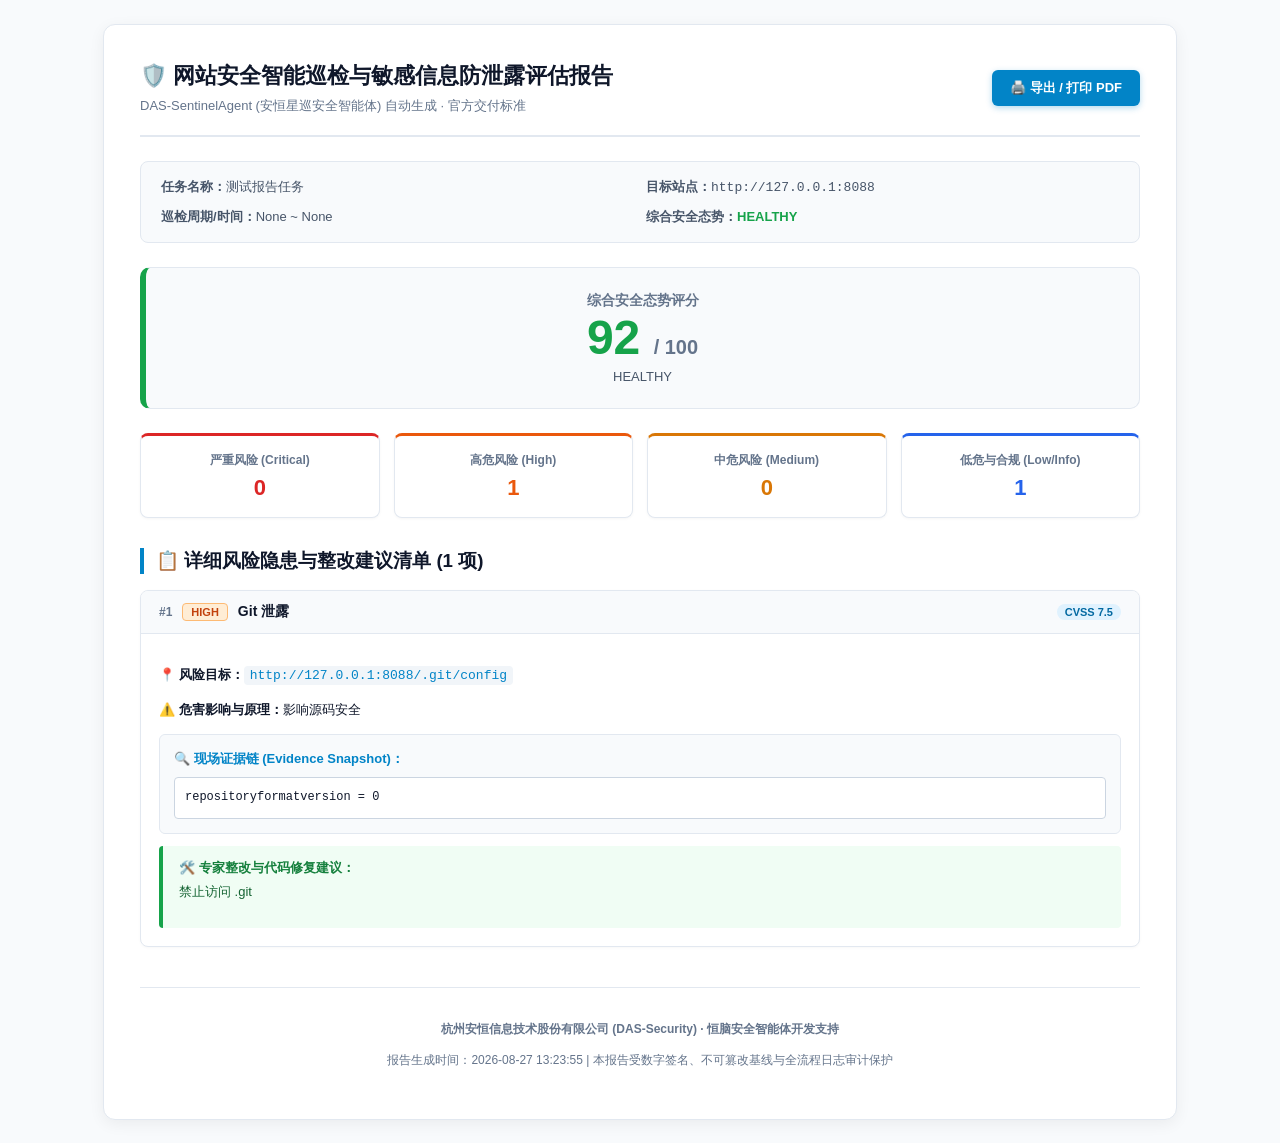
==== data/reports/report_task-test-rep.html @ 9e4b8c0a "feat: initial commit for DAS-SentinelAgent" ====
<!DOCTYPE html>
<html lang="zh-CN">
<head>
    <meta charset="UTF-8">
    <title>网站安全智能巡检与敏感信息防泄露评估报告 - 测试报告任务</title>
    <style>
        body {
            font-family: -apple-system, BlinkMacSystemFont, "Segoe UI", Roboto, "PingFang SC", "Microsoft YaHei", sans-serif;
            background: #f8fafc;
            color: #0f172a;
            margin: 0;
            padding: 24px;
        }
        .container {
            max-width: 1000px;
            margin: 0 auto;
            background: #ffffff;
            border-radius: 12px;
            padding: 36px;
            border: 1px solid #e2e8f0;
            box-shadow: 0 4px 16px rgba(0,0,0,0.06);
        }
        .header {
            display: flex;
            justify-content: space-between;
            align-items: center;
            border-bottom: 2px solid #e2e8f0;
            padding-bottom: 20px;
            margin-bottom: 24px;
        }
        .header h1 {
            font-size: 22px;
            color: #0f172a;
            margin: 0;
        }
        .meta-grid {
            display: grid;
            grid-template-columns: repeat(2, 1fr);
            gap: 12px;
            margin-bottom: 24px;
            font-size: 13px;
            color: #475569;
            background: #f8fafc;
            padding: 16px 20px;
            border-radius: 8px;
            border: 1px solid #e2e8f0;
        }
        .score-card {
            text-align: center;
            padding: 24px;
            background: #f8fafc;
            border-radius: 10px;
            margin-bottom: 24px;
            border: 1px solid #e2e8f0;
            border-left: 6px solid #16a34a;
        }
        .score-num {
            font-size: 48px;
            font-weight: 800;
            color: #16a34a;
        }
        .stats-row {
            display: flex;
            gap: 14px;
            margin-bottom: 30px;
        }
        .stat-box {
            flex: 1;
            background: #ffffff;
            padding: 16px;
            border-radius: 8px;
            text-align: center;
            border: 1px solid #e2e8f0;
            box-shadow: 0 1px 3px rgba(0,0,0,0.04);
        }
        .stat-val {
            font-size: 22px;
            font-weight: 800;
            margin-top: 6px;
        }
        .finding-card {
            background: #ffffff;
            border: 1px solid #e2e8f0;
            border-radius: 8px;
            margin-bottom: 18px;
            overflow: hidden;
            box-shadow: 0 1px 3px rgba(0,0,0,0.03);
        }
        .finding-header {
            display: flex;
            align-items: center;
            gap: 10px;
            padding: 12px 18px;
            background: #f8fafc;
            border-bottom: 1px solid #e2e8f0;
        }
        .finding-num {
            font-weight: 700;
            color: #64748b;
            font-size: 12px;
        }
        .finding-title {
            font-weight: 700;
            font-size: 14px;
            color: #0f172a;
        }
        .severity-badge {
            font-size: 11px;
            font-weight: 700;
            padding: 2px 8px;
            border-radius: 4px;
        }
        .cvss-pill {
            margin-left: auto;
            font-size: 11px;
            background: #e0f2fe;
            color: #0369a1;
            padding: 2px 8px;
            border-radius: 12px;
            font-weight: 700;
        }
        .finding-body {
            padding: 18px;
            font-size: 13px;
            line-height: 1.6;
        }
        .evidence-box {
            background: #f8fafc;
            padding: 14px;
            border-radius: 6px;
            border: 1px solid #e2e8f0;
            margin: 12px 0;
        }
        .evidence-box pre {
            margin: 8px 0 0 0;
            color: #0f172a;
            font-family: Consolas, Monaco, monospace;
            white-space: pre-wrap;
            word-break: break-all;
            font-size: 12px;
            background: #ffffff;
            padding: 10px;
            border-radius: 4px;
            border: 1px solid #cbd5e1;
        }
        .remediation-box {
            background: #f0fdf4;
            border-left: 4px solid #16a34a;
            padding: 12px 16px;
            border-radius: 4px;
            margin-top: 12px;
        }
        .footer {
            text-align: center;
            font-size: 12px;
            color: #64748b;
            margin-top: 40px;
            border-top: 1px solid #e2e8f0;
            padding-top: 20px;
            line-height: 1.6;
        }
        .btn-print {
            background: #0284c7;
            color: #ffffff;
            border: none;
            padding: 9px 18px;
            border-radius: 6px;
            cursor: pointer;
            font-weight: 700;
            font-size: 13px;
            box-shadow: 0 2px 6px rgba(2, 132, 199, 0.3);
            transition: background 0.15s;
        }
        .btn-print:hover {
            background: #0369a1;
        }
        @media print {
            body { background: #fff; color: #000; padding: 0; }
            .container { box-shadow: none; border: none; padding: 0; }
            .btn-print { display: none; }
            .meta-grid, .score-card, .stat-box, .finding-card { background: #fff; border: 1px solid #ccc; }
            .evidence-box { background: #f8f8f8; }
        }
    </style>
</head>
<body>
    <div class="container">
        <div class="header">
            <div>
                <h1>🛡️ 网站安全智能巡检与敏感信息防泄露评估报告</h1>
                <p style="margin: 6px 0 0 0; font-size: 13px; color: #64748b;">DAS-SentinelAgent (安恒星巡安全智能体) 自动生成 · 官方交付标准</p>
            </div>
            <button class="btn-print" onclick="window.print()">🖨️ 导出 / 打印 PDF</button>
        </div>

        <div class="meta-grid">
            <div><strong>任务名称：</strong>测试报告任务</div>
            <div><strong>目标站点：</strong><code>http://127.0.0.1:8088</code></div>
            <div><strong>巡检周期/时间：</strong>None ~ None</div>
            <div><strong>综合安全态势：</strong><strong style="color:#16a34a;">HEALTHY</strong></div>
        </div>

        <div class="score-card">
            <div style="font-size: 14px; color: #64748b; font-weight: 700;">综合安全态势评分</div>
            <div class="score-num">92 <span style="font-size: 20px; color:#64748b;">/ 100</span></div>
            <div style="font-size: 13px; color: #475569; margin-top: 4px;">HEALTHY</div>
        </div>

        <div class="stats-row">
            <div class="stat-box" style="border-top: 3px solid #dc2626;">
                <div style="color:#64748b; font-size:12px; font-weight:600;">严重风险 (Critical)</div>
                <div class="stat-val" style="color:#dc2626;">0</div>
            </div>
            <div class="stat-box" style="border-top: 3px solid #ea580c;">
                <div style="color:#64748b; font-size:12px; font-weight:600;">高危风险 (High)</div>
                <div class="stat-val" style="color:#ea580c;">1</div>
            </div>
            <div class="stat-box" style="border-top: 3px solid #d97706;">
                <div style="color:#64748b; font-size:12px; font-weight:600;">中危风险 (Medium)</div>
                <div class="stat-val" style="color:#d97706;">0</div>
            </div>
            <div class="stat-box" style="border-top: 3px solid #2563eb;">
                <div style="color:#64748b; font-size:12px; font-weight:600;">低危与合规 (Low/Info)</div>
                <div class="stat-val" style="color:#2563eb;">1</div>
            </div>
        </div>

        <h3 style="border-left: 4px solid #0284c7; padding-left: 12px; margin: 28px 0 16px 0; color:#0f172a;">📋 详细风险隐患与整改建议清单 (1 项)</h3>
        
        
            <div class="finding-card">
                <div class="finding-header">
                    <span class="finding-num">#1</span>
                    <span class="severity-badge" style="background:#ffedd5; color:#c2410c; border:1px solid #fdba74;">HIGH</span>
                    <span class="finding-title">Git 泄露</span>
                    <span class="cvss-pill">CVSS 7.5</span>
                </div>
                <div class="finding-body">
                    <p><strong>📍 风险目标：</strong><code style="color:#0284c7; background:#f1f5f9; padding:2px 6px; border-radius:4px;">http://127.0.0.1:8088/.git/config</code></p>
                    <p style="margin-top:6px;"><strong>⚠️ 危害影响与原理：</strong>影响源码安全</p>
                    <div class="evidence-box">
                        <strong style="color:#0284c7;">🔍 现场证据链 (Evidence Snapshot)：</strong>
                        <pre>repositoryformatversion = 0</pre>
                    </div>
                    <div class="remediation-box">
                        <strong style="color:#15803d;">🛠️ 专家整改与代码修复建议：</strong>
                        <p style="margin-top:4px; color:#166534;">禁止访问 .git</p>
                    </div>
                </div>
            </div>
            

        <div class="footer">
            <p><strong>杭州安恒信息技术股份有限公司 (DAS-Security) · 恒脑安全智能体开发支持</strong></p>
            <p>报告生成时间：2026-08-27 13:23:55 | 本报告受数字签名、不可篡改基线与全流程日志审计保护</p>
        </div>
    </div>
</body>
</html>
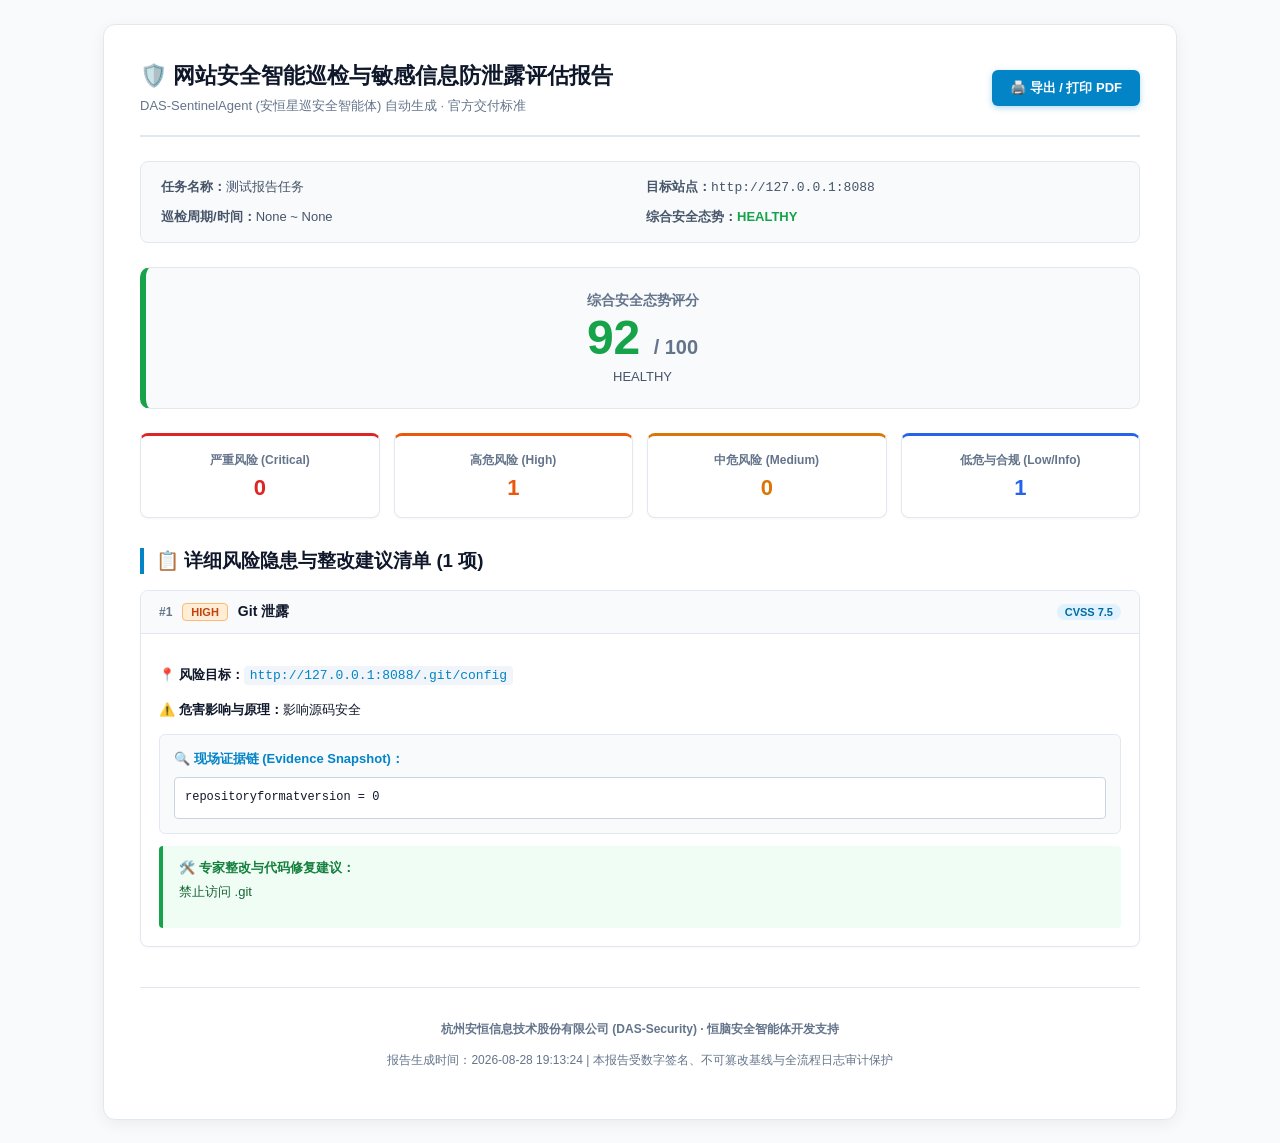
==== commit 7386c510: "feat(arch): refactor microkernel plugin architecture, subdivide scanner extensions, and build full o" ====
--- a/data/reports/report_task-test-rep.html
+++ b/data/reports/report_task-test-rep.html
@@ -252,7 +252,7 @@
 
         <div class="footer">
             <p><strong>杭州安恒信息技术股份有限公司 (DAS-Security) · 恒脑安全智能体开发支持</strong></p>
-            <p>报告生成时间：2026-08-27 13:23:55 | 本报告受数字签名、不可篡改基线与全流程日志审计保护</p>
+            <p>报告生成时间：2026-08-28 19:13:24 | 本报告受数字签名、不可篡改基线与全流程日志审计保护</p>
         </div>
     </div>
 </body>
